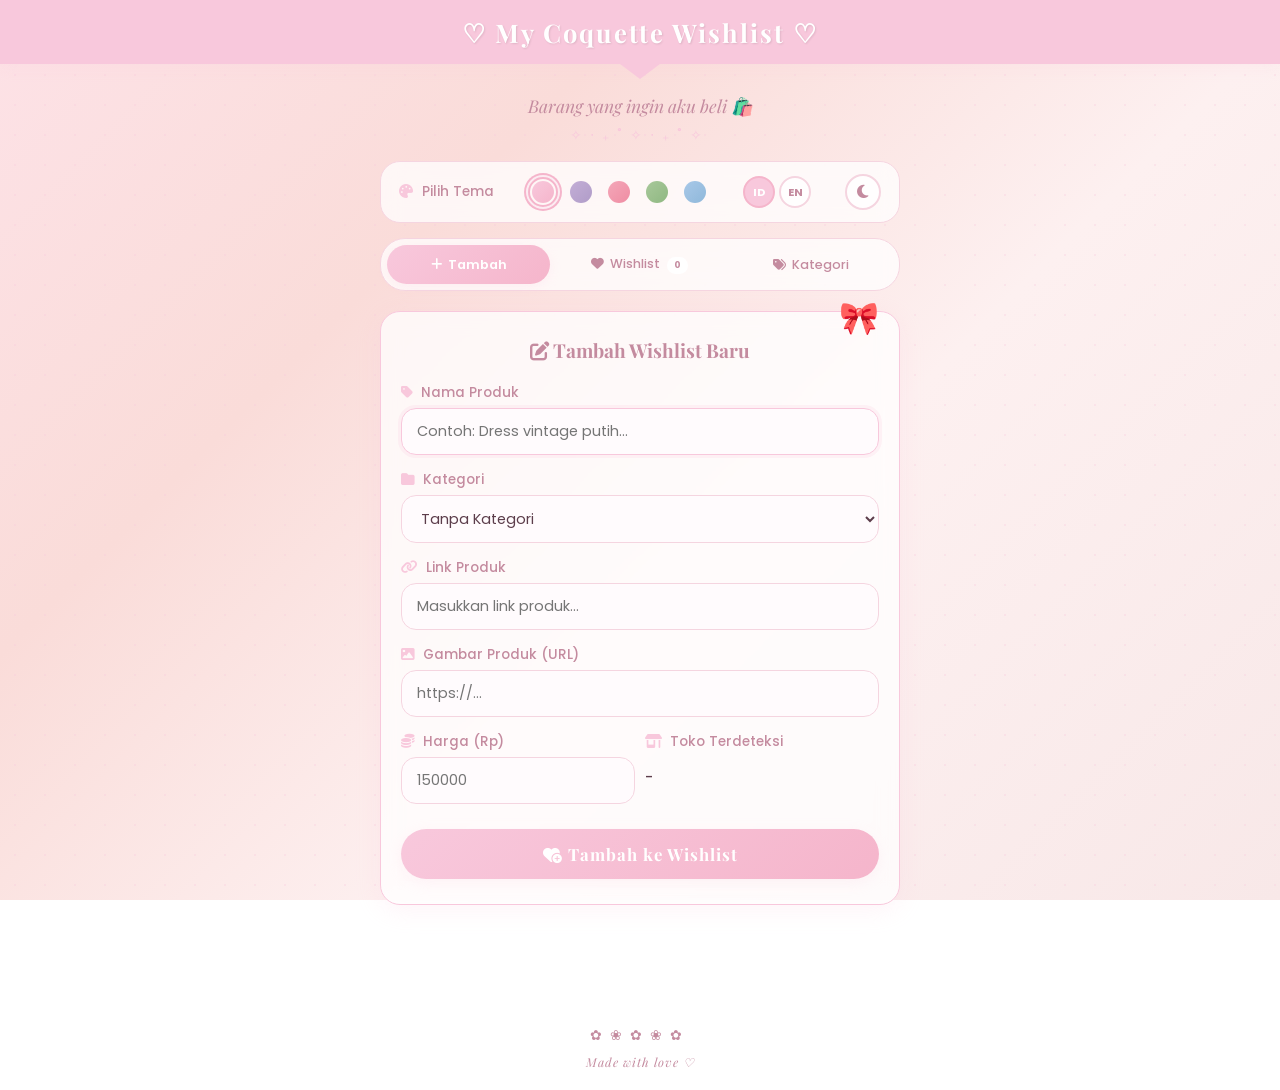
==== index (1).html @ dbaae6de "Add files via upload" ====
<!DOCTYPE html>
<html lang="id">
<head>
    <meta charset="UTF-8">
    <meta name="viewport" content="width=device-width, initial-scale=1.0">
    <title>Wishlist Coquette 🎀</title>
    
    <link rel="preconnect" href="https://fonts.googleapis.com">
    <link rel="preconnect" href="https://fonts.gstatic.com" crossorigin>
    <link href="https://fonts.googleapis.com/css2?family=Playfair+Display:ital,wght@0,400;0,700;1,400&family=Poppins:wght@300;400;500;600&display=swap" rel="stylesheet">
    <link rel="stylesheet" href="https://cdnjs.cloudflare.com/ajax/libs/font-awesome/6.5.1/css/all.min.css">
    <link rel="stylesheet" href="style.css">
    <link rel="icon" type="image/png" sizes="512x512" href="app_icon_256kb_or_less.png">
<link rel="apple-touch-icon" href="app_icon_256kb_or_less.png">
</head>
<body>
    
    <div class="ribbon-container">
        <div class="ribbon">♡ My Coquette Wishlist ♡</div>
    </div>

    <div class="container">
        <header>
            <p class="subtitle" data-lang="subtitle">Things I want to buy 🛍️</p>
            <div class="decorative-line">
                <span>✧</span><span>‧₊˚</span><span>✧</span><span>‧₊˚</span><span>✧</span>
            </div>
        </header>

        <!-- PEMILIH TEMA + DARK MODE + BAHASA -->
        <div class="theme-picker">
            <p class="theme-label"><i class="fa-solid fa-palette"></i> <span data-lang="theme_label">Pilih Tema</span></p>
            <div class="theme-options">
                <button class="theme-btn active" data-theme="blush" onclick="changeTheme('blush')"><span class="theme-dot blush"></span></button>
                <button class="theme-btn" data-theme="lavender" onclick="changeTheme('lavender')"><span class="theme-dot lavender"></span></button>
                <button class="theme-btn" data-theme="sakura" onclick="changeTheme('sakura')"><span class="theme-dot sakura"></span></button>
                <button class="theme-btn" data-theme="matcha" onclick="changeTheme('matcha')"><span class="theme-dot matcha"></span></button>
                <button class="theme-btn" data-theme="blue" onclick="changeTheme('blue')"><span class="theme-dot blue"></span></button>
            </div>
            <div class="lang-options">
                <button class="lang-btn active" data-lang="id" onclick="changeLanguage('id')">ID</button>
                <button class="lang-btn" data-lang="en" onclick="changeLanguage('en')">EN</button>
            </div>
            <button class="dark-mode-toggle" onclick="toggleDarkMode()" id="darkModeToggle" title="Dark Mode">
                <i class="fa-solid fa-moon"></i>
            </button>
        </div>

        <!-- NAVIGASI TAB -->
        <nav class="tab-navigation">
            <button class="tab-btn active" onclick="switchTab('add')" id="tabAddBtn">
                <i class="fa-solid fa-plus"></i> <span data-lang="tab_add">Tambah</span>
            </button>
            <button class="tab-btn" onclick="switchTab('list')" id="tabListBtn">
                <i class="fa-solid fa-heart"></i> <span data-lang="tab_wishlist">Wishlist</span>
                <span class="badge" id="badgeCount">0</span>
            </button>
            <button class="tab-btn" onclick="switchTab('categories')" id="tabCategoriesBtn">
                <i class="fa-solid fa-tags"></i> <span data-lang="tab_categories">Kategori</span>
            </button>
        </nav>

        <!-- ========== TAB TAMBAH WISHLIST ========== -->
        <div class="tab-content active" id="tabAdd">
            <div class="form-card">
                <div class="form-decoration">🎀</div>
                <h3><i class="fa-solid fa-pen-to-square"></i> <span data-lang="form_title_add">Tambah Wishlist Baru</span></h3>
                
                <div class="input-group">
                    <label><i class="fa-solid fa-tag"></i> <span data-lang="label_name">Nama Produk</span></label>
                    <input type="text" id="productName" data-lang-placeholder="placeholder_name">
                </div>
                
                <div class="input-group">
                    <label><i class="fa-solid fa-folder"></i> <span data-lang="label_category">Kategori</span></label>
                    <select id="productCategory" class="category-select">
                        <option value="" data-lang="option_no_category">Tanpa Kategori</option>
                    </select>
                </div>
                
                <div class="input-group">
                    <label><i class="fa-solid fa-link"></i> <span data-lang="label_link">Link Produk</span></label>
                    <input type="url" id="productLink" data-lang-placeholder="placeholder_link" oninput="detectStorePreview()">
                </div>
                
                <div class="input-group">
                    <label><i class="fa-solid fa-image"></i> <span data-lang="label_image">Gambar Produk (URL)</span></label>
                    <input type="url" id="productImage" data-lang-placeholder="placeholder_image" oninput="previewImage()">
                </div>
                
                <div class="image-preview-container" id="imagePreviewContainer" style="display: none;">
                    <div class="image-preview">
                        <img src="" alt="Preview" id="imagePreview">
                        <button class="btn-remove-preview" onclick="clearImagePreview()">
                            <i class="fa-solid fa-xmark"></i>
                        </button>
                    </div>
                </div>
                
                <div class="input-row">
                    <div class="input-group">
                        <label><i class="fa-solid fa-coins"></i> <span data-lang="label_price">Harga (Rp)</span></label>
                        <input type="text" id="productPrice" data-lang-placeholder="placeholder_price">
                    </div>
                    <div class="input-group">
                        <label><i class="fa-solid fa-shop"></i> <span data-lang="label_store_detected">Toko Terdeteksi</span></label>
                        <div class="store-detected" id="storeDetected">
                            <span class="store-badge" id="storeBadgePreview" style="display: none;"></span>
                            <span class="store-name" id="storeNamePreview">-</span>
                        </div>
                    </div>
                </div>
                
                <button class="btn-add" onclick="addItem()">
                    <i class="fa-solid fa-heart-circle-plus"></i> <span data-lang="btn_add">Tambah ke Wishlist</span>
                </button>
            </div>
        </div>

        <!-- ========== TAB DAFTAR WISHLIST ========== -->
        <div class="tab-content" id="tabList">
            
            <div class="wishlist-header">
                <p><span data-lang="wishlist_count_1">Kamu punya</span> <strong id="totalItems">0</strong> <span data-lang="wishlist_count_2">item di wishlist</span></p>
            </div>

            <div class="total-price-card" id="totalPriceCard" style="display: none;">
                <div class="total-price-left">
                    <i class="fa-solid fa-coins"></i>
                    <span data-lang="total_label">Total Wishlist</span>
                </div>
                <div class="total-price-right">
                    <span class="total-price-amount" id="totalPriceAmount">Rp 0</span>
                </div>
            </div>

            <div class="store-totals" id="storeTotals" style="display: none;"></div>

            <div class="filter-row">
                <div class="search-wrapper filter-search">
                    <i class="fa-solid fa-magnifying-glass search-icon"></i>
                    <input type="text" id="searchInput" class="search-input" data-lang-placeholder="placeholder_search" oninput="filterWishlist()">
                    <button class="btn-clear-search" id="btnClearSearch" onclick="clearSearch()" style="display: none;">
                        <i class="fa-solid fa-xmark"></i>
                    </button>
                </div>
                <select id="categoryFilter" class="category-filter-select" onchange="filterWishlist()">
                    <option value="all" data-lang="filter_all_categories">Semua Kategori</option>
                </select>
                <select id="storeFilter" class="category-filter-select" onchange="filterWishlist()">
                    <option value="all" data-lang="filter_all_stores">Semua Toko</option>
                </select>
            </div>

            <div class="sort-row">
                <label class="sort-label"><i class="fa-solid fa-arrow-down-wide-short"></i> <span data-lang="sort_label">Urutkan:</span></label>
                <select id="sortBy" class="sort-select" onchange="sortAndRender()">
                    <option value="newest" data-lang="sort_newest">Terbaru</option>
                    <option value="oldest" data-lang="sort_oldest">Terlama</option>
                    <option value="expensive" data-lang="sort_expensive">Termahal</option>
                    <option value="cheapest" data-lang="sort_cheapest">Termurah</option>
                    <option value="az" data-lang="sort_az">Nama A-Z</option>
                    <option value="za" data-lang="sort_za">Nama Z-A</option>
                </select>
            </div>
            
            <p class="search-result-text" id="searchResultText" style="display: none;"></p>
            
            <div class="wishlist-container" id="wishlistContainer"></div>

            <div class="empty-state" id="noResultState" style="display: none;">
                <div class="empty-icon">🔍</div>
                <h3 data-lang="no_result_title">Produk tidak ditemukan</h3>
                <p data-lang="no_result_text">Coba kata kunci lain!</p>
                <button class="btn-add btn-small" onclick="clearSearch(); document.getElementById('categoryFilter').value='all'; document.getElementById('storeFilter').value='all'; filterWishlist();">
                    <i class="fa-solid fa-rotate-left"></i> <span data-lang="btn_show_all">Tampilkan Semua</span>
                </button>
            </div>

            <div class="empty-state" id="emptyState">
                <div class="empty-icon">🎀</div>
                <h3 data-lang="empty_title">Wishlist kamu masih kosong</h3>
                <p data-lang="empty_text">Yuk, tambahkan produk impianmu dulu!</p>
                <button class="btn-add btn-small" onclick="switchTab('add')">
                    <i class="fa-solid fa-plus"></i> <span data-lang="btn_add_first">Tambah Sekarang</span>
                </button>
            </div>
        </div>

        <!-- ========== TAB KELOLA KATEGORI ========== -->
        <div class="tab-content" id="tabCategories">
            
            <div class="form-card">
                <h3><i class="fa-solid fa-plus-circle"></i> <span data-lang="cat_form_title">Tambah Kategori Baru</span></h3>
                <div class="input-group">
                    <input type="text" id="newCategoryName" data-lang-placeholder="placeholder_cat_name">
                </div>
                <button class="btn-add" onclick="addCategory()">
                    <i class="fa-solid fa-plus"></i> <span data-lang="btn_add_category">Tambah Kategori</span>
                </button>
            </div>
            
            <div class="category-list-header">
                <p><i class="fa-solid fa-list"></i> <span data-lang="cat_list_title">Daftar Kategori</span></p>
            </div>
            
            <div class="category-list" id="categoryList"></div>
            
            <div class="empty-state" id="emptyCategoryState">
                <div class="empty-icon">🏷️</div>
                <h3 data-lang="cat_empty_title">Belum ada kategori</h3>
                <p data-lang="cat_empty_text">Buat kategori pertamamu di atas!</p>
            </div>
        </div>
    </div>

    <!-- MODAL EDIT ITEM -->
    <div class="modal-overlay" id="editModal">
        <div class="modal-content">
            <div class="modal-header">
                <h3><i class="fa-solid fa-pen-to-square"></i> <span data-lang="modal_edit_title">Edit Wishlist</span></h3>
                <button class="btn-close-modal" onclick="closeEditModal()">
                    <i class="fa-solid fa-xmark"></i>
                </button>
            </div>
            <div class="modal-body">
                <div class="input-group">
                    <label data-lang="label_name">Nama Produk</label>
                    <input type="text" id="editProductName">
                </div>
                <div class="input-group">
                    <label data-lang="label_category">Kategori</label>
                    <select id="editProductCategory" class="category-select"></select>
                </div>
                <div class="input-group">
                    <label data-lang="label_link">Link Produk</label>
                    <input type="url" id="editProductLink" data-lang-placeholder="placeholder_link" oninput="detectEditStorePreview()">
                </div>
                <div class="input-group">
                    <label data-lang="label_image">Gambar (URL)</label>
                    <input type="url" id="editProductImage" oninput="previewEditImage()">
                </div>
                <div class="image-preview-container" id="editImagePreviewContainer" style="display: none;">
                    <div class="image-preview">
                        <img src="" id="editImagePreview">
                        <button class="btn-remove-preview" onclick="clearEditImagePreview()">
                            <i class="fa-solid fa-xmark"></i>
                        </button>
                    </div>
                </div>
                <div class="input-row">
                    <div class="input-group">
                        <label data-lang="label_price">Harga (Rp)</label>
                        <input type="text" id="editProductPrice">
                    </div>
                    <div class="input-group">
                        <label data-lang="label_store_detected">Toko Terdeteksi</label>
                        <div class="store-detected" id="editStoreDetected">
                            <span class="store-badge" id="editStoreBadgePreview" style="display: none;"></span>
                            <span class="store-name" id="editStoreNamePreview">-</span>
                        </div>
                    </div>
                </div>
            </div>
            <div class="modal-footer">
                <button class="btn-cancel" onclick="closeEditModal()"><span data-lang="btn_cancel">Batal</span></button>
                <button class="btn-save" onclick="saveEditItem()"><span data-lang="btn_save">Simpan</span></button>
            </div>
        </div>
    </div>
    
    <!-- MODAL EDIT KATEGORI -->
    <div class="modal-overlay" id="editCategoryModal">
        <div class="modal-content">
            <div class="modal-header">
                <h3><i class="fa-solid fa-pen-to-square"></i> <span data-lang="modal_edit_cat_title">Edit Kategori</span></h3>
                <button class="btn-close-modal" onclick="closeEditCategoryModal()">
                    <i class="fa-solid fa-xmark"></i>
                </button>
            </div>
            <div class="modal-body">
                <div class="input-group">
                    <label data-lang="cat_name_label">Nama Kategori</label>
                    <input type="text" id="editCategoryName">
                </div>
            </div>
            <div class="modal-footer">
                <button class="btn-cancel" onclick="closeEditCategoryModal()"><span data-lang="btn_cancel">Batal</span></button>
                <button class="btn-save" onclick="saveEditCategory()"><span data-lang="btn_save">Simpan</span></button>
            </div>
        </div>
    </div>
    
    <div class="modal-backdrop" id="modalBackdrop" onclick="closeEditModal(); closeEditCategoryModal();"></div>

    <div class="footer-decoration">
        <span>✿</span><span>❀</span><span>✿</span><span>❀</span><span>✿</span>
        <p>Made with love ♡</p>
    </div>

    <script src="script.js"></script>
</body>
</html>
---- style.css ----
/* ========== VARIABEL TEMA (LIGHT) ========== */
:root {
    --bg-primary: #FDE2E7; --bg-secondary: #FADCD9; --bg-tertiary: #FDF0F0;
    --accent: #F8C8DC; --accent-dark: #F5B5CB; --accent-text: #C48B9F;
    --text-primary: #5C3D4B; --text-secondary: #A07D8A; --border: #F5D5E0;
    --card-bg: rgba(255, 255, 255, 0.75); --ribbon-bg: #F8C8DC;
    --btn-gradient: linear-gradient(135deg, #F8C8DC, #F5B5CB);
    --polka-dot: #F8C8DC; --illustration-border: #F5D5E0;
    --shadow: rgba(248, 200, 220, 0.2);
    --input-bg: #FFFBFD; --body-bg-end: #F8E8E8;
    --modal-bg: white; --badge-bg: white; --badge-text: #C48B9F;
    --ribbon-text-shadow: rgba(0,0,0,0.1);
}

body.dark-mode {
    --bg-primary: #2D1F2C; --bg-secondary: #1F1520; --bg-tertiary: #261D27;
    --accent: #C48B9F; --accent-dark: #B07085; --accent-text: #D4A0B5;
    --text-primary: #E8D5E0; --text-secondary: #B8A0B0; --border: #4A3548;
    --card-bg: rgba(40, 28, 38, 0.85); --ribbon-bg: #4A2F45;
    --btn-gradient: linear-gradient(135deg, #8B5E7A, #6D4A60);
    --polka-dot: #5A3D52; --illustration-border: #4A3548;
    --shadow: rgba(0, 0, 0, 0.3); --input-bg: #362535;
    --body-bg-end: #1F1520; --modal-bg: #2D1F2C;
    --badge-bg: #4A3548; --badge-text: #D4A0B5; --ribbon-text-shadow: rgba(0,0,0,0.3);
}

body.theme-lavender {
    --bg-primary: #E8DFF5; --bg-secondary: #D4C8E8; --bg-tertiary: #F3EFF9;
    --accent: #C3AED6; --accent-dark: #B09CC8; --accent-text: #8B7DA8;
    --text-primary: #4A3F5C; --text-secondary: #8B7DA8; --border: #D4C8E8;
    --ribbon-bg: #C3AED6; --btn-gradient: linear-gradient(135deg, #C3AED6, #B09CC8);
    --polka-dot: #C3AED6; --input-bg: #FFFBFD; --body-bg-end: #F3EFF9;
    --modal-bg: white; --badge-bg: white; --badge-text: #8B7DA8;
}

body.theme-sakura {
    --bg-primary: #FDE2E7; --bg-secondary: #FAD0D5; --bg-tertiary: #FFF0F3;
    --accent: #F4A7B9; --accent-dark: #EF8DA3; --accent-text: #D48093;
    --text-primary: #5C3D4B; --text-secondary: #B08090; --border: #FAD0D5;
    --ribbon-bg: #F4A7B9; --btn-gradient: linear-gradient(135deg, #F4A7B9, #EF8DA3);
    --polka-dot: #F4A7B9; --input-bg: #FFFBFD; --body-bg-end: #FFF0F3;
    --modal-bg: white; --badge-bg: white; --badge-text: #D48093;
}

body.theme-matcha {
    --bg-primary: #E8F0E3; --bg-secondary: #D4E5CC; --bg-tertiary: #F4F8F2;
    --accent: #A8C89A; --accent-dark: #8FB882; --accent-text: #7A9E6E;
    --text-primary: #4A5C3F; --text-secondary: #8A9E7E; --border: #D4E5CC;
    --ribbon-bg: #A8C89A; --btn-gradient: linear-gradient(135deg, #A8C89A, #8FB882);
    --polka-dot: #A8C89A; --input-bg: #FFFBFD; --body-bg-end: #F4F8F2;
    --modal-bg: white; --badge-bg: white; --badge-text: #7A9E6E;
}

body.theme-blue {
    --bg-primary: #E0ECF5; --bg-secondary: #CDDFF0; --bg-tertiary: #F0F5FA;
    --accent: #A8C8E8; --accent-dark: #8FB8DA; --accent-text: #7A9EB8;
    --text-primary: #3F4F5C; --text-secondary: #7A8E9E; --border: #CDDFF0;
    --ribbon-bg: #A8C8E8; --btn-gradient: linear-gradient(135deg, #A8C8E8, #8FB8DA);
    --polka-dot: #A8C8E8; --input-bg: #FFFBFD; --body-bg-end: #F0F5FA;
    --modal-bg: white; --badge-bg: white; --badge-text: #7A9EB8;
}

body.dark-mode.theme-lavender {
    --bg-primary: #262033; --bg-secondary: #1C1828; --bg-tertiary: #221D30;
    --accent: #A08AB8; --accent-dark: #8B72A5; --accent-text: #B8A5CC;
    --text-primary: #D8CDE8; --text-secondary: #A595B8; --border: #3D3550;
    --ribbon-bg: #3D3050; --btn-gradient: linear-gradient(135deg, #6B5588, #53406D);
    --polka-dot: #4A3D5D; --input-bg: #2D253A; --modal-bg: #2D253A;
    --badge-bg: #3D3550; --badge-text: #B8A5CC;
}

body.dark-mode.theme-sakura {
    --bg-primary: #2D1F25; --bg-secondary: #1F151B; --bg-tertiary: #261D22;
    --accent: #C48B9A; --accent-dark: #B07080; --accent-text: #D4A5B0;
    --text-primary: #E8D0D8; --text-secondary: #B895A0; --border: #4A303A;
    --ribbon-bg: #4A2F3A; --btn-gradient: linear-gradient(135deg, #8B5E6D, #6D4A58);
    --polka-dot: #5A3D48; --input-bg: #362530; --modal-bg: #362530;
    --badge-bg: #4A303A; --badge-text: #D4A5B0;
}

body.dark-mode.theme-matcha {
    --bg-primary: #222820; --bg-secondary: #181C16; --bg-tertiary: #1F241C;
    --accent: #8A9E7A; --accent-dark: #728A62; --accent-text: #A0B595;
    --text-primary: #D5E0CC; --text-secondary: #A0B095; --border: #3D4A35;
    --ribbon-bg: #3D4A30; --btn-gradient: linear-gradient(135deg, #5E7050, #4A5C3F);
    --polka-dot: #4A5A3D; --input-bg: #2D3525; --modal-bg: #2D3525;
    --badge-bg: #3D4A35; --badge-text: #A0B595;
}

body.dark-mode.theme-blue {
    --bg-primary: #1F262D; --bg-secondary: #151A20; --bg-tertiary: #1C222A;
    --accent: #8A9EB8; --accent-dark: #7288A5; --accent-text: #A0B5CC;
    --text-primary: #CCDAE8; --text-secondary: #95A8B8; --border: #353D4A;
    --ribbon-bg: #353D50; --btn-gradient: linear-gradient(135deg, #556888, #42536D);
    --polka-dot: #3D485A; --input-bg: #252D38; --modal-bg: #252D38;
    --badge-bg: #353D4A; --badge-text: #A0B5CC;
}

/* ========== GLOBAL ========== */
* { margin: 0; padding: 0; box-sizing: border-box; }

body {
    font-family: 'Poppins', sans-serif;
    background: linear-gradient(135deg, var(--bg-primary), var(--bg-secondary) 30%, var(--bg-tertiary) 60%, var(--body-bg-end));
    background-attachment: fixed; min-height: 100vh; color: var(--text-primary);
    position: relative; overflow-x: hidden; transition: background 0.5s, color 0.3s;
}

body::before {
    content: ''; position: fixed; top: 0; left: 0; width: 100%; height: 100%;
    background-image: radial-gradient(circle, var(--polka-dot) 1px, transparent 1px);
    background-size: 30px 30px; opacity: 0.3; z-index: -1; pointer-events: none;
}

body.modal-open { overflow: hidden; }

/* ========== RIBBON ========== */
.ribbon-container {
    background: var(--ribbon-bg); padding: 15px 20px; text-align: center;
    box-shadow: 0 2px 15px var(--shadow); position: relative; margin-bottom: 5px; z-index: 1;
}
.ribbon-container::after {
    content: ''; position: absolute; bottom: -15px; left: 50%; transform: translateX(-50%);
    width: 0; height: 0; border-left: 20px solid transparent; border-right: 20px solid transparent;
    border-top: 15px solid var(--ribbon-bg);
}
.ribbon {
    font-family: 'Playfair Display', serif; font-size: 1.6em; font-weight: 700;
    color: white; text-shadow: 1px 1px 2px var(--ribbon-text-shadow); letter-spacing: 2px;
}

.container { max-width: 550px; margin: 30px auto; padding: 0 15px 50px; }
header { text-align: center; margin-bottom: 15px; }
.subtitle { font-family: 'Playfair Display', serif; font-style: italic; font-size: 1.1em; color: var(--accent-text); margin-bottom: 8px; }
.decorative-line { color: var(--accent); font-size: 0.9em; letter-spacing: 8px; margin: 8px 0; }

/* ========== THEME PICKER ========== */
.theme-picker {
    background: var(--card-bg); backdrop-filter: blur(10px); border-radius: 20px;
    padding: 12px 18px; margin-bottom: 15px; border: 1.5px solid var(--border);
    display: flex; align-items: center; justify-content: space-between; gap: 10px; flex-wrap: wrap;
}
.theme-label { font-size: 0.85em; font-weight: 500; color: var(--accent-text); white-space: nowrap; }
.theme-label i { margin-right: 5px; color: var(--accent); }
.theme-options { display: flex; gap: 8px; }
.theme-btn {
    width: 30px; height: 30px; border-radius: 50%; border: 2px solid transparent;
    cursor: pointer; transition: all 0.3s; background: transparent; padding: 2px;
    display: flex; align-items: center; justify-content: center;
}
.theme-btn:hover { transform: scale(1.1); }
.theme-btn.active { border-color: var(--accent-dark); box-shadow: 0 0 0 2px var(--card-bg), 0 0 0 4px var(--accent-dark); }
.theme-dot { width: 22px; height: 22px; border-radius: 50%; display: block; }
.theme-dot.blush { background: linear-gradient(135deg, #F8C8DC, #F5B5CB); }
.theme-dot.lavender { background: linear-gradient(135deg, #C3AED6, #B09CC8); }
.theme-dot.sakura { background: linear-gradient(135deg, #F4A7B9, #EF8DA3); }
.theme-dot.matcha { background: linear-gradient(135deg, #A8C89A, #8FB882); }
.theme-dot.blue { background: linear-gradient(135deg, #A8C8E8, #8FB8DA); }

.dark-mode-toggle {
    width: 36px; height: 36px; border-radius: 50%; border: 2px solid var(--border);
    background: var(--card-bg); color: var(--accent-text); cursor: pointer;
    display: flex; align-items: center; justify-content: center; transition: all 0.3s; font-size: 0.95em;
}
.dark-mode-toggle:hover { border-color: var(--accent); color: var(--accent); transform: scale(1.1); }

/* ========== TAB NAVIGATION ========== */
.tab-navigation {
    display: flex; gap: 8px; margin-bottom: 20px; background: var(--card-bg);
    backdrop-filter: blur(10px); padding: 6px; border-radius: 25px; border: 1.5px solid var(--border);
}
.tab-btn {
    flex: 1; padding: 10px 8px; border: none; border-radius: 20px;
    font-family: 'Poppins', sans-serif; font-size: 0.8em; font-weight: 500;
    cursor: pointer; background: transparent; color: var(--accent-text); transition: all 0.3s; white-space: nowrap;
}
.tab-btn i { margin-right: 3px; }
.tab-btn.active { background: var(--btn-gradient); color: white; font-weight: 600; box-shadow: 0 3px 12px var(--shadow); }
.badge {
    display: inline-block; background: var(--badge-bg); color: var(--badge-text);
    font-size: 0.7em; font-weight: 700; padding: 2px 7px; border-radius: 10px;
    margin-left: 4px; min-width: 20px; text-align: center;
}
.tab-btn.active .badge { background: rgba(255,255,255,0.3); color: white; }

.tab-content { display: none; animation: fadeSlideIn 0.4s ease; }
.tab-content.active { display: block; }
@keyframes fadeSlideIn { from { opacity: 0; transform: translateY(15px); } to { opacity: 1; transform: translateY(0); } }

/* ========== FORM ========== */
.form-card {
    background: var(--card-bg); backdrop-filter: blur(10px); border-radius: 20px;
    padding: 25px 20px; margin-bottom: 20px; border: 1.5px solid var(--accent);
    box-shadow: 0 5px 25px var(--shadow); position: relative;
}
.form-decoration { position: absolute; top: -18px; right: 20px; font-size: 2em; animation: float 3s infinite; }
@keyframes float { 0%, 100% { transform: translateY(0); } 50% { transform: translateY(-5px); } }
.form-card h3 { font-family: 'Playfair Display', serif; font-size: 1.2em; color: var(--accent-text); margin-bottom: 20px; text-align: center; }
.input-group { margin-bottom: 15px; }
.input-group label { display: block; font-size: 0.85em; font-weight: 500; color: var(--accent-text); margin-bottom: 5px; }
.input-group label i { margin-right: 4px; color: var(--accent); }
.input-group input, .category-select, .category-filter-select, .sort-select {
    width: 100%; padding: 12px 15px; border: 1.5px solid var(--border); border-radius: 15px;
    font-family: 'Poppins', sans-serif; font-size: 0.9em; background: var(--input-bg);
    color: var(--text-primary); transition: all 0.3s; outline: none;
}
.input-group input:focus, .category-select:focus, .category-filter-select:focus, .sort-select:focus {
    border-color: var(--accent); box-shadow: 0 0 0 3px var(--shadow);
}
.input-hint { display: block; font-size: 0.75em; color: var(--text-secondary); margin-top: 5px; font-style: italic; }
.input-row { display: flex; gap: 10px; }
.input-row .input-group { flex: 1; }

.store-detected { display: flex; align-items: center; gap: 8px; padding: 10px 0; }
.store-name { font-weight: 500; color: var(--text-primary); font-size: 0.9em; }

/* ========== STORE BADGES ========== */
.store-badge {
    display: inline-flex; align-items: center; gap: 4px;
    padding: 4px 10px; border-radius: 12px; font-size: 0.75em;
    font-weight: 500; color: white;
}
.store-badge i { font-size: 0.85em; }
.store-badge.shopee { background: #EE4D2D; }
.store-badge.tokopedia { background: #42B549; }
.store-badge.lazada { background: #0F1464; }
.store-badge.tiktok { background: #000000; }
.store-badge.amazon { background: #232F3E; }
.store-badge.alibaba { background: #FF6A00; }
.store-badge.other { background: #888; }

/* Store badge di dalam info produk */
.item-store-inline {
    margin-bottom: 6px;
}
.item-store-inline .store-badge {
    font-size: 0.7em;
    padding: 2px 8px;
    border-radius: 8px;
}

/* Store totals */
.store-totals {
    display: flex; flex-wrap: wrap; gap: 6px; margin-bottom: 12px;
}
.store-total-item {
    display: flex; align-items: center; gap: 5px;
    padding: 5px 10px; border-radius: 12px; font-size: 0.7em;
    font-weight: 500; color: white;
}
.store-total-item.shopee { background: #EE4D2D; }
.store-total-item.tokopedia { background: #42B549; }
.store-total-item.lazada { background: #0F1464; }
.store-total-item.tiktok { background: #000000; }
.store-total-item.amazon { background: #232F3E; }
.store-total-item.alibaba { background: #FF6A00; }
.store-total-item.other { background: #888; }

/* ========== IMAGE PREVIEW ========== */
.image-preview-container { margin-bottom: 15px; text-align: center; }
.image-preview {
    display: inline-block; position: relative; border-radius: 15px; overflow: hidden;
    border: 2px solid var(--accent); box-shadow: 0 3px 15px var(--shadow); background: var(--modal-bg);
}
.image-preview img { width: 150px; height: 150px; object-fit: cover; display: block; }
.btn-remove-preview {
    position: absolute; top: 5px; right: 5px; width: 28px; height: 28px; border-radius: 50%;
    background: var(--card-bg); border: 1px solid var(--border); color: var(--accent-text);
    cursor: pointer; font-size: 0.9em; display: flex; align-items: center; justify-content: center;
}

/* ========== BUTTONS ========== */
.btn-add {
    width: 100%; padding: 14px; background: var(--btn-gradient); color: white; border: none;
    border-radius: 25px; font-family: 'Playfair Display', serif; font-size: 1.05em; font-weight: 700;
    cursor: pointer; margin-top: 10px; transition: all 0.3s; box-shadow: 0 4px 15px var(--shadow); letter-spacing: 1px;
}
.btn-add:hover { transform: translateY(-2px); box-shadow: 0 6px 20px var(--shadow); }
.btn-small { width: auto; padding: 10px 25px; font-size: 0.9em; display: inline-block; margin-top: 15px; font-family: 'Poppins', sans-serif; font-weight: 500; }

/* ========== TOTAL PRICE ========== */
.total-price-card {
    display: flex; align-items: center; justify-content: space-between;
    background: var(--btn-gradient); color: white; border-radius: 18px;
    padding: 14px 18px; margin-bottom: 10px; box-shadow: 0 4px 15px var(--shadow);
}
.total-price-left { display: flex; align-items: center; gap: 8px; font-size: 0.9em; font-weight: 500; }
.total-price-left i { font-size: 1.1em; }
.total-price-amount { font-family: 'Playfair Display', serif; font-size: 1.3em; font-weight: 700; }

/* ========== FILTER ========== */
.filter-row { display: flex; gap: 6px; margin-bottom: 12px; flex-wrap: wrap; }
.filter-search { flex: 1; min-width: 120px; position: relative; }
.search-icon { position: absolute; left: 12px; top: 50%; transform: translateY(-50%); color: var(--accent-text); font-size: 0.9em; z-index: 1; }
.search-input {
    width: 100%; padding: 10px 35px 10px 35px; border: 1.5px solid var(--border);
    border-radius: 15px; font-size: 0.85em; background: var(--input-bg); color: var(--text-primary);
    outline: none; transition: all 0.3s;
}
.search-input:focus { border-color: var(--accent); }
.btn-clear-search {
    position: absolute; right: 8px; top: 50%; transform: translateY(-50%);
    width: 26px; height: 26px; border-radius: 50%; background: var(--border);
    border: none; color: var(--accent-text); cursor: pointer; font-size: 0.7em;
    display: flex; align-items: center; justify-content: center;
}
.category-filter-select {
    width: auto; min-width: 110px; padding: 10px 8px; font-size: 0.8em;
    border-radius: 15px; border: 1.5px solid var(--border); background: var(--input-bg);
    color: var(--text-primary); cursor: pointer;
}

/* ========== SORT ========== */
.sort-row {
    display: flex; align-items: center; gap: 10px; margin-bottom: 15px;
    background: var(--card-bg); backdrop-filter: blur(10px);
    padding: 10px 15px; border-radius: 15px; border: 1px solid var(--border);
}
.sort-label { font-size: 0.8em; font-weight: 500; color: var(--accent-text); white-space: nowrap; }
.sort-select { flex: 1; padding: 8px 12px; font-size: 0.8em; border-radius: 12px; }
.search-result-text { text-align: center; font-size: 0.8em; color: var(--accent-text); margin-bottom: 10px; font-style: italic; }

/* ========== WISHLIST HEADER ========== */
.wishlist-header {
    text-align: center; margin-bottom: 12px; padding: 10px;
    background: var(--card-bg); border-radius: 15px; border: 1px solid var(--border);
}
.wishlist-header p { color: var(--text-secondary); font-size: 0.9em; }
.wishlist-header strong { color: var(--accent-text); font-family: 'Playfair Display', serif; font-size: 1.1em; }

/* ========== WISHLIST ITEMS ========== */
.wishlist-container { display: grid; grid-template-columns: 1fr 1fr; gap: 12px; }
.wishlist-item {
    background: var(--card-bg); backdrop-filter: blur(10px); border-radius: 20px;
    border: 1.5px solid var(--border); transition: all 0.3s; position: relative;
    overflow: hidden; display: flex; flex-direction: column; animation: fadeSlideIn 0.4s ease both;
}
.wishlist-item:hover { transform: translateY(-3px); box-shadow: 0 8px 25px var(--shadow); border-color: var(--accent); }
.wishlist-item.hidden-item { display: none; }
.wishlist-item.purchased { opacity: 0.5; border-color: var(--accent); }
.wishlist-item.purchased .item-image-wrapper img { filter: grayscale(0.6); }
.wishlist-item.purchased .item-name { text-decoration: line-through; text-decoration-color: var(--accent); text-decoration-thickness: 2px; color: var(--text-secondary); }

.item-image-wrapper {
    width: 100%; aspect-ratio: 1/1; overflow: hidden; border-radius: 20px 20px 0 0;
    background: linear-gradient(135deg, var(--bg-primary), var(--card-bg));
    display: flex; align-items: center; justify-content: center;
}
.item-image-wrapper img { width: 100%; height: 100%; object-fit: cover; transition: transform 0.4s, filter 0.4s; }
.wishlist-item:hover .item-image-wrapper img { transform: scale(1.05); }
.item-no-image {
    width: 100%; aspect-ratio: 1/1; display: flex; align-items: center; justify-content: center;
    background: linear-gradient(135deg, var(--bg-primary), var(--card-bg)); border-radius: 20px 20px 0 0;
}
.item-no-image i { font-size: 3em; color: var(--accent); opacity: 0.6; }

.item-category-badge {
    position: absolute; top: 8px; left: 8px; z-index: 2;
    background: var(--card-bg); backdrop-filter: blur(5px);
    padding: 3px 10px; border-radius: 12px; font-size: 0.7em;
    font-weight: 500; color: var(--accent-text); border: 1px solid var(--border);
}

.item-actions-top { position: absolute; top: 8px; right: 8px; display: flex; gap: 5px; z-index: 2; }
.btn-edit, .btn-delete {
    width: 30px; height: 30px; border-radius: 50%; display: flex; align-items: center;
    justify-content: center; cursor: pointer; transition: all 0.3s; font-size: 0.75em;
    backdrop-filter: blur(5px); border: 1.5px solid var(--border);
    background: var(--card-bg); color: var(--accent-text);
}
.btn-edit:hover { background: var(--input-bg); border-color: var(--accent-dark); transform: scale(1.15); }
.btn-delete:hover { background: #FFE4E8; color: #C4687A; border-color: var(--accent-dark); transform: scale(1.15); }

.item-purchased-checkbox {
    position: absolute; bottom: 8px; right: 8px; z-index: 2;
    display: flex; align-items: center; gap: 4px;
    background: var(--card-bg); backdrop-filter: blur(5px);
    padding: 4px 10px; border-radius: 12px; font-size: 0.7em;
    font-weight: 500; color: var(--accent-text); border: 1px solid var(--border);
    cursor: pointer; transition: all 0.3s;
}
.item-purchased-checkbox:hover { border-color: var(--accent); }
.item-purchased-checkbox i { font-size: 1.1em; }
.item-purchased-checkbox.checked { background: var(--accent); color: white; border-color: var(--accent-dark); }

.item-info { padding: 12px 14px; padding-bottom: 40px; flex: 1; display: flex; flex-direction: column; }
.item-name { font-family: 'Playfair Display', serif; font-size: 0.9em; font-weight: 700; color: var(--text-primary); margin-bottom: 4px; word-break: break-word; line-height: 1.3; }
.item-price { font-size: 0.85em; font-weight: 600; color: var(--accent-text); margin-bottom: 8px; }
.item-price::before { content: 'Rp '; font-weight: 400; }
.item-link {
    display: inline-flex; align-items: center; gap: 4px;
    color: var(--accent); text-decoration: none; font-size: 0.78em;
    font-weight: 500; padding: 5px 10px; background: var(--input-bg); border-radius: 15px;
    border: 1px solid var(--border); text-align: center; margin-top: auto;
}
.item-link:hover { background: var(--bg-primary); color: var(--accent-dark); }

/* ========== KATEGORI LIST ========== */
.category-list-header { margin-bottom: 12px; }
.category-list-header p { color: var(--accent-text); font-weight: 500; font-size: 0.9em; }
.category-list { display: flex; flex-direction: column; gap: 8px; }
.category-item {
    display: flex; align-items: center; justify-content: space-between;
    background: var(--card-bg); backdrop-filter: blur(10px); border-radius: 15px;
    padding: 14px 15px; border: 1.5px solid var(--border);
}
.category-item:hover { border-color: var(--accent); }
.category-item-name { font-weight: 500; color: var(--text-primary); }
.category-item-count { font-size: 0.8em; color: var(--text-secondary); margin-left: 6px; }
.category-item-actions { display: flex; gap: 6px; }
.btn-edit-cat, .btn-delete-cat {
    width: 30px; height: 30px; border-radius: 50%; display: flex; align-items: center;
    justify-content: center; cursor: pointer; font-size: 0.75em;
    border: 1.5px solid var(--border); background: var(--card-bg);
}
.btn-edit-cat { color: var(--accent-text); }
.btn-delete-cat { color: var(--accent-text); }
.btn-edit-cat:hover { background: var(--input-bg); border-color: var(--accent-dark); }
.btn-delete-cat:hover { background: #FFE4E8; color: #C4687A; border-color: var(--accent-dark); }

/* ========== MODAL ========== */
.modal-backdrop { display: none; position: fixed; top: 0; left: 0; width: 100%; height: 100%; background: rgba(0,0,0,0.6); z-index: 99; backdrop-filter: blur(3px); }
.modal-backdrop.show { display: block; }
.modal-overlay {
    display: none; position: fixed; top: 50%; left: 50%; transform: translate(-50%, -50%) scale(0.9);
    z-index: 100; width: 90%; max-width: 480px; max-height: 85vh; overflow-y: auto;
    opacity: 0; transition: all 0.3s;
}
.modal-overlay.show { display: block; opacity: 1; transform: translate(-50%, -50%) scale(1); }
.modal-content { background: var(--modal-bg); border-radius: 25px; border: 2px solid var(--accent); box-shadow: 0 15px 40px rgba(0,0,0,0.4); overflow: hidden; }
.modal-header {
    background: linear-gradient(135deg, var(--bg-primary), var(--card-bg));
    padding: 18px 20px; display: flex; justify-content: space-between; align-items: center;
    border-bottom: 1px solid var(--border);
}
.modal-header h3 { font-family: 'Playfair Display', serif; font-size: 1.15em; color: var(--text-primary); }
.btn-close-modal {
    width: 35px; height: 35px; border-radius: 50%; border: 1.5px solid var(--border);
    background: var(--card-bg); color: var(--accent-text); cursor: pointer;
    display: flex; align-items: center; justify-content: center; transition: all 0.3s; font-size: 1em;
}
.btn-close-modal:hover { background: #FFE4E8; color: #C4687A; transform: rotate(90deg); }
.modal-body { padding: 20px; }
.modal-footer { padding: 15px 20px; display: flex; gap: 10px; border-top: 1px solid var(--border); background: var(--input-bg); }
.btn-cancel, .btn-save {
    flex: 1; padding: 12px; border-radius: 20px; font-family: 'Poppins', sans-serif;
    font-size: 0.9em; font-weight: 500; cursor: pointer; transition: all 0.3s;
}
.btn-cancel { background: var(--card-bg); color: var(--text-secondary); border: 1.5px solid var(--border); }
.btn-cancel:hover { background: var(--border); }
.btn-save { background: var(--btn-gradient); color: white; border: none; font-weight: 600; box-shadow: 0 3px 12px var(--shadow); }
.btn-save:hover { transform: translateY(-2px); }

/* ========== EMPTY STATE ========== */
.empty-state { text-align: center; padding: 40px 20px; grid-column: 1 / -1; }
.empty-state.hidden { display: none; }
.empty-icon { font-size: 3.5em; margin-bottom: 15px; animation: float 3s infinite; }
.empty-state h3 { font-family: 'Playfair Display', serif; font-size: 1.2em; color: var(--accent-text); margin-bottom: 6px; }
.empty-state p { color: var(--text-secondary); font-size: 0.9em; margin-bottom: 5px; }

.footer-decoration { text-align: center; padding: 20px; color: var(--accent-text); letter-spacing: 8px; font-size: 0.9em; }
.footer-decoration p { font-family: 'Playfair Display', serif; font-style: italic; font-size: 0.85em; color: var(--accent-text); letter-spacing: 1px; margin-top: 8px; }

/* ========== RESPONSIVE ========== */
@media (max-width: 400px) {
    .ribbon { font-size: 1.3em; }
    .input-row { flex-direction: column; gap: 0; }
    .container { padding: 0 10px 50px; }
    .wishlist-container { gap: 8px; }
    .item-info { padding: 10px 10px 35px 10px; }
    .item-name { font-size: 0.85em; }
    .item-price { font-size: 0.8em; }
    .tab-btn { font-size: 0.7em; padding: 8px 6px; }
    .filter-row { flex-direction: column; }
    .category-filter-select { width: 100%; }
    .total-price-card { padding: 12px 15px; }
    .total-price-amount { font-size: 1.1em; }
    .dark-mode-toggle { width: 30px; height: 30px; }
}
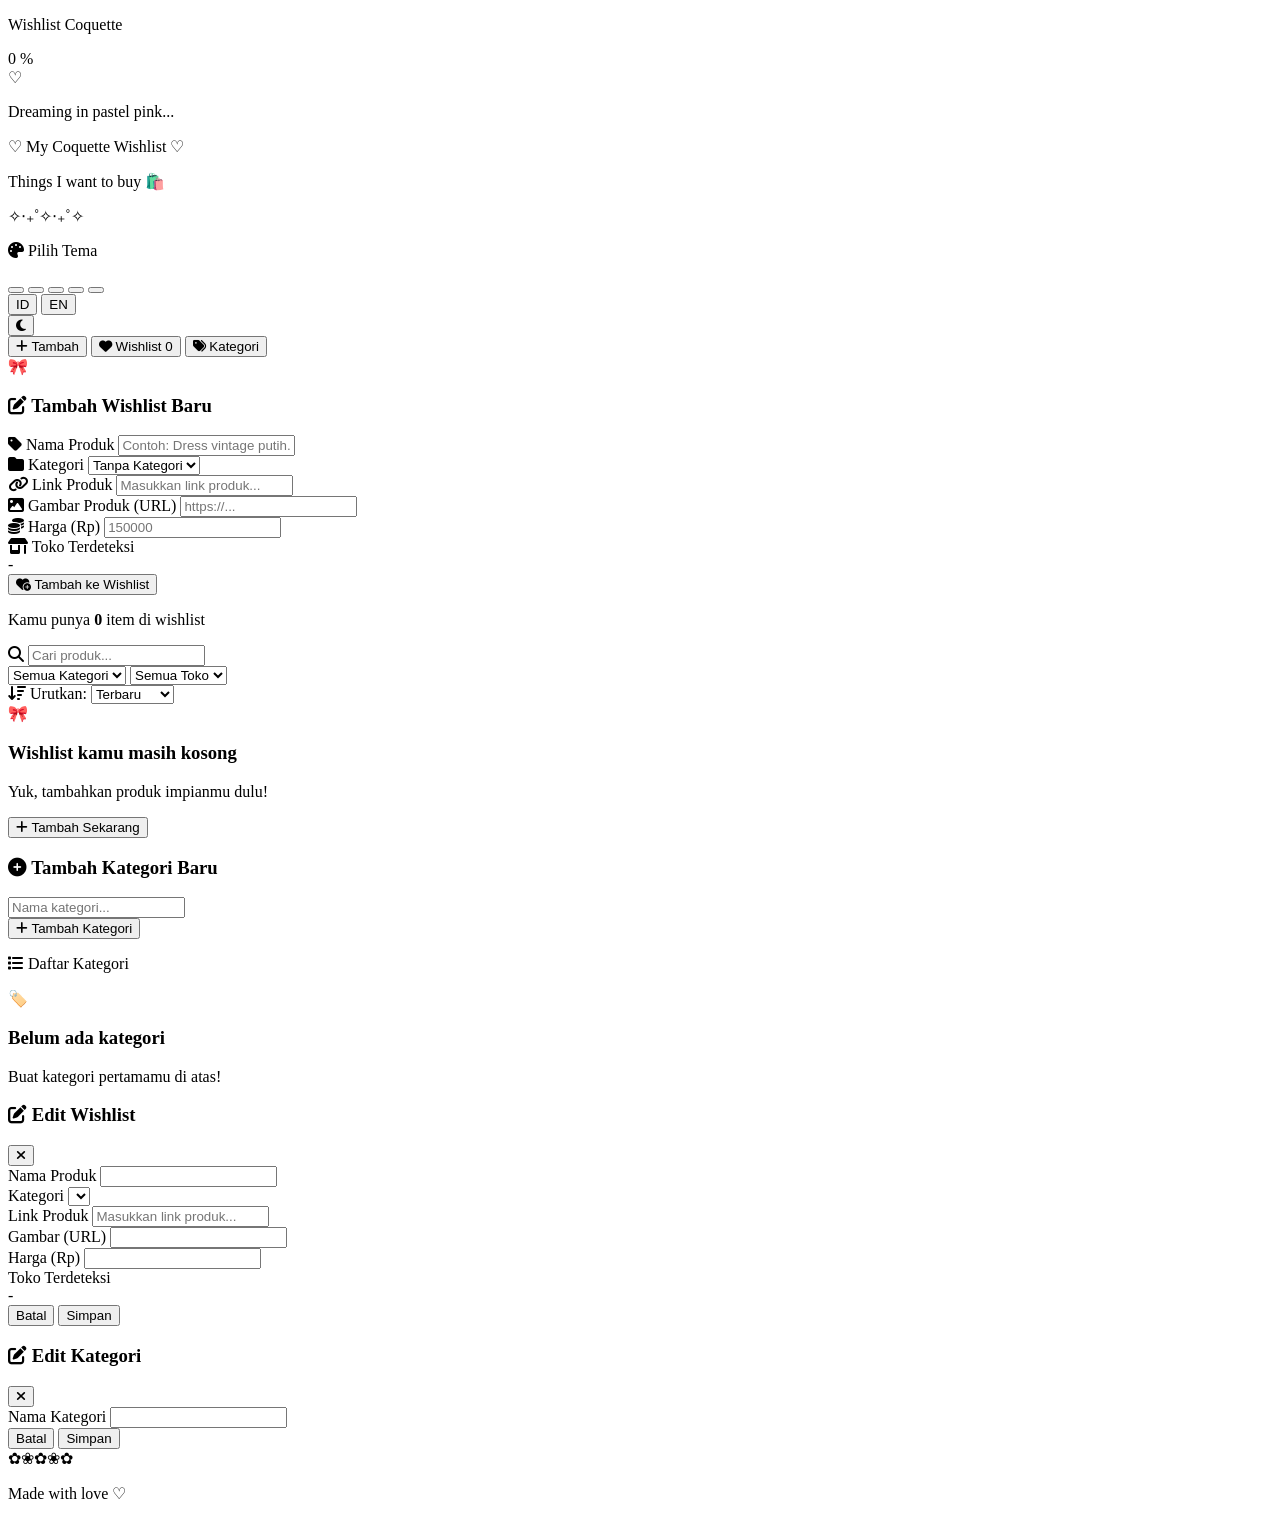
==== commit dd5453f4: "Add files via upload" ====
--- a/index (1).html
+++ b/index (1).html
@@ -4,16 +4,84 @@
     <meta charset="UTF-8">
     <meta name="viewport" content="width=device-width, initial-scale=1.0">
     <title>Wishlist Coquette 🎀</title>
+    <meta name="theme-color" content="#F8C8DC" id="metaThemeColor">
     
     <link rel="preconnect" href="https://fonts.googleapis.com">
     <link rel="preconnect" href="https://fonts.gstatic.com" crossorigin>
     <link href="https://fonts.googleapis.com/css2?family=Playfair+Display:ital,wght@0,400;0,700;1,400&family=Poppins:wght@300;400;500;600&display=swap" rel="stylesheet">
     <link rel="stylesheet" href="https://cdnjs.cloudflare.com/ajax/libs/font-awesome/6.5.1/css/all.min.css">
     <link rel="stylesheet" href="style.css">
-    <link rel="icon" type="image/png" sizes="512x512" href="app_icon_256kb_or_less.png">
-<link rel="apple-touch-icon" href="app_icon_256kb_or_less.png">
+    <link rel="manifest" href="manifest.json">
 </head>
 <body>
+    
+  <!-- LOADING SCREEN -->
+<div class="loading-screen" id="loadingScreen">
+    <!-- Ornamen sudut -->
+    <div class="corner-ornament corner-tl"></div>
+    <div class="corner-ornament corner-tr"></div>
+    <div class="corner-ornament corner-bl"></div>
+    <div class="corner-ornament corner-br"></div>
+    
+    <div class="loading-wrapper">
+        <!-- Frame atas -->
+<div class="loading-frame-top">
+    <div class="frame-line"></div>
+    <div class="frame-bow">
+        <div class="bow-left"></div>
+        <div class="bow-right"></div>
+        <div class="bow-center"></div>
+    </div>
+    <div class="frame-line"></div>
+</div>
+        
+        <!-- Judul -->
+        <p class="loading-title">Wishlist Coquette</p>
+        
+        <!-- Persentase -->
+        <div class="loading-percent-wrapper">
+            <span class="loading-percent" id="loadingPercent">0</span>
+            <span class="loading-percent-sign">%</span>
+        </div>
+        
+        <!-- Progress bar -->
+        <div class="loading-progress-container">
+            <div class="progress-track">
+                <div class="progress-fill" id="progressFill"></div>
+                <div class="progress-glow"></div>
+            </div>
+            <!-- Mutiara -->
+            <div class="progress-pearls" id="progressPearls">
+                <span class="mini-pearl"></span>
+                <span class="mini-pearl"></span>
+                <span class="mini-pearl"></span>
+                <span class="mini-pearl"></span>
+                <span class="mini-pearl"></span>
+                <span class="mini-pearl"></span>
+                <span class="mini-pearl"></span>
+                <span class="mini-pearl"></span>
+                <span class="mini-pearl"></span>
+                <span class="mini-pearl"></span>
+            </div>
+        </div>
+        
+        <!-- Frame bawah -->
+        <div class="loading-frame-bottom">
+            <div class="frame-line"></div>
+            <div class="frame-heart">♡</div>
+            <div class="frame-line"></div>
+        </div>
+        
+        <!-- Quote -->
+        <p class="loading-quote" id="loadingQuote">Dreaming in pastel pink...</p>
+    </div>
+    
+    <!-- Partikel background -->
+    <div class="bg-particle bg-p1"></div>
+    <div class="bg-particle bg-p2"></div>
+    <div class="bg-particle bg-p3"></div>
+    <div class="bg-particle bg-p4"></div>
+</div>
     
     <div class="ribbon-container">
         <div class="ribbon">♡ My Coquette Wishlist ♡</div>
@@ -27,7 +95,6 @@
             </div>
         </header>
 
-        <!-- PEMILIH TEMA + DARK MODE + BAHASA -->
         <div class="theme-picker">
             <p class="theme-label"><i class="fa-solid fa-palette"></i> <span data-lang="theme_label">Pilih Tema</span></p>
             <div class="theme-options">
@@ -46,7 +113,6 @@
             </button>
         </div>
 
-        <!-- NAVIGASI TAB -->
         <nav class="tab-navigation">
             <button class="tab-btn active" onclick="switchTab('add')" id="tabAddBtn">
                 <i class="fa-solid fa-plus"></i> <span data-lang="tab_add">Tambah</span>
@@ -60,7 +126,7 @@
             </button>
         </nav>
 
-        <!-- ========== TAB TAMBAH WISHLIST ========== -->
+        <!-- TAB TAMBAH -->
         <div class="tab-content active" id="tabAdd">
             <div class="form-card">
                 <div class="form-decoration">🎀</div>
@@ -68,7 +134,7 @@
                 
                 <div class="input-group">
                     <label><i class="fa-solid fa-tag"></i> <span data-lang="label_name">Nama Produk</span></label>
-                    <input type="text" id="productName" data-lang-placeholder="placeholder_name">
+                    <input type="text" id="productName" placeholder="Contoh: Dress vintage putih...">
                 </div>
                 
                 <div class="input-group">
@@ -80,12 +146,12 @@
                 
                 <div class="input-group">
                     <label><i class="fa-solid fa-link"></i> <span data-lang="label_link">Link Produk</span></label>
-                    <input type="url" id="productLink" data-lang-placeholder="placeholder_link" oninput="detectStorePreview()">
+                    <input type="url" id="productLink" placeholder="Masukkan link produk..." oninput="detectStorePreview()">
                 </div>
                 
                 <div class="input-group">
                     <label><i class="fa-solid fa-image"></i> <span data-lang="label_image">Gambar Produk (URL)</span></label>
-                    <input type="url" id="productImage" data-lang-placeholder="placeholder_image" oninput="previewImage()">
+                    <input type="url" id="productImage" placeholder="https://..." oninput="previewImage()">
                 </div>
                 
                 <div class="image-preview-container" id="imagePreviewContainer" style="display: none;">
@@ -100,7 +166,7 @@
                 <div class="input-row">
                     <div class="input-group">
                         <label><i class="fa-solid fa-coins"></i> <span data-lang="label_price">Harga (Rp)</span></label>
-                        <input type="text" id="productPrice" data-lang-placeholder="placeholder_price">
+                        <input type="text" id="productPrice" placeholder="150000">
                     </div>
                     <div class="input-group">
                         <label><i class="fa-solid fa-shop"></i> <span data-lang="label_store_detected">Toko Terdeteksi</span></label>
@@ -117,7 +183,7 @@
             </div>
         </div>
 
-        <!-- ========== TAB DAFTAR WISHLIST ========== -->
+        <!-- TAB WISHLIST -->
         <div class="tab-content" id="tabList">
             
             <div class="wishlist-header">
@@ -139,7 +205,7 @@
             <div class="filter-row">
                 <div class="search-wrapper filter-search">
                     <i class="fa-solid fa-magnifying-glass search-icon"></i>
-                    <input type="text" id="searchInput" class="search-input" data-lang-placeholder="placeholder_search" oninput="filterWishlist()">
+                    <input type="text" id="searchInput" class="search-input" placeholder="Cari produk..." oninput="filterWishlist()">
                     <button class="btn-clear-search" id="btnClearSearch" onclick="clearSearch()" style="display: none;">
                         <i class="fa-solid fa-xmark"></i>
                     </button>
@@ -187,13 +253,13 @@
             </div>
         </div>
 
-        <!-- ========== TAB KELOLA KATEGORI ========== -->
+        <!-- TAB KATEGORI -->
         <div class="tab-content" id="tabCategories">
             
             <div class="form-card">
                 <h3><i class="fa-solid fa-plus-circle"></i> <span data-lang="cat_form_title">Tambah Kategori Baru</span></h3>
                 <div class="input-group">
-                    <input type="text" id="newCategoryName" data-lang-placeholder="placeholder_cat_name">
+                    <input type="text" id="newCategoryName" placeholder="Nama kategori...">
                 </div>
                 <button class="btn-add" onclick="addCategory()">
                     <i class="fa-solid fa-plus"></i> <span data-lang="btn_add_category">Tambah Kategori</span>
@@ -234,7 +300,7 @@
                 </div>
                 <div class="input-group">
                     <label data-lang="label_link">Link Produk</label>
-                    <input type="url" id="editProductLink" data-lang-placeholder="placeholder_link" oninput="detectEditStorePreview()">
+                    <input type="url" id="editProductLink" placeholder="Masukkan link produk..." oninput="detectEditStorePreview()">
                 </div>
                 <div class="input-group">
                     <label data-lang="label_image">Gambar (URL)</label>
